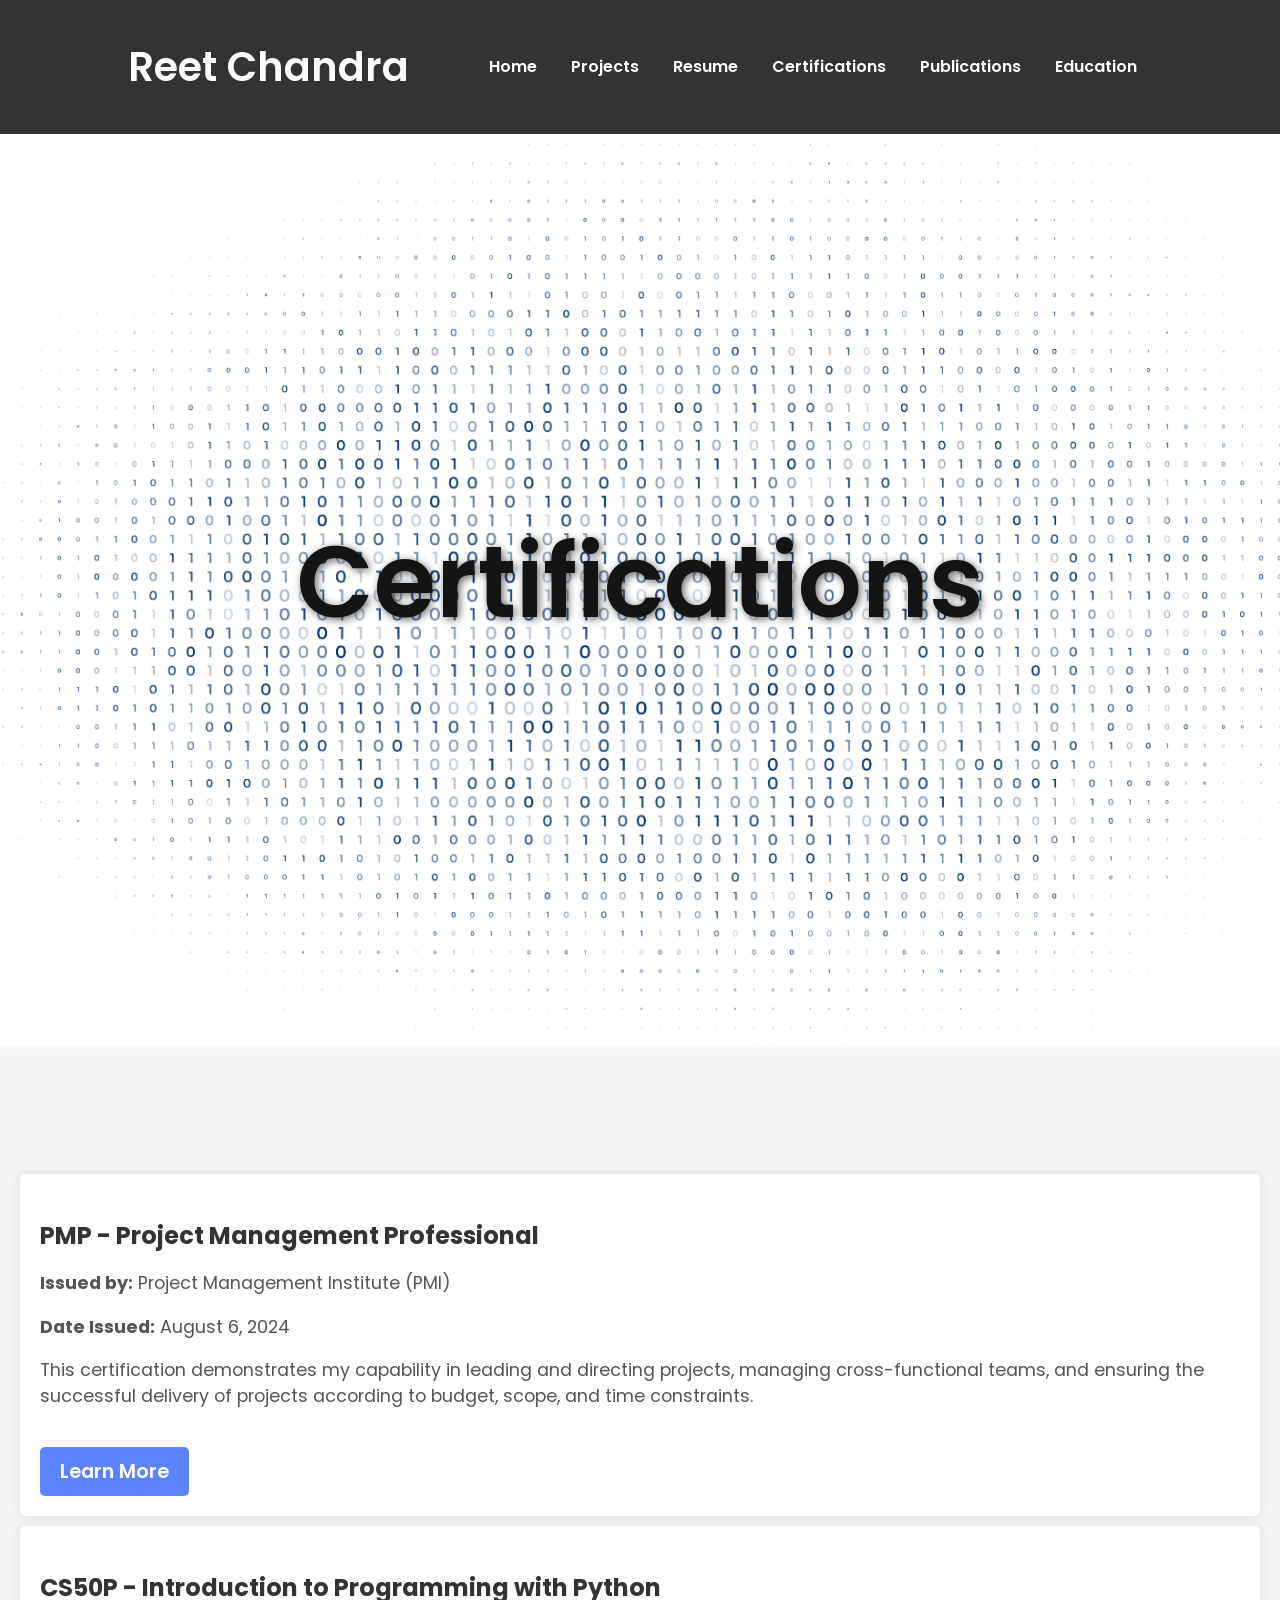
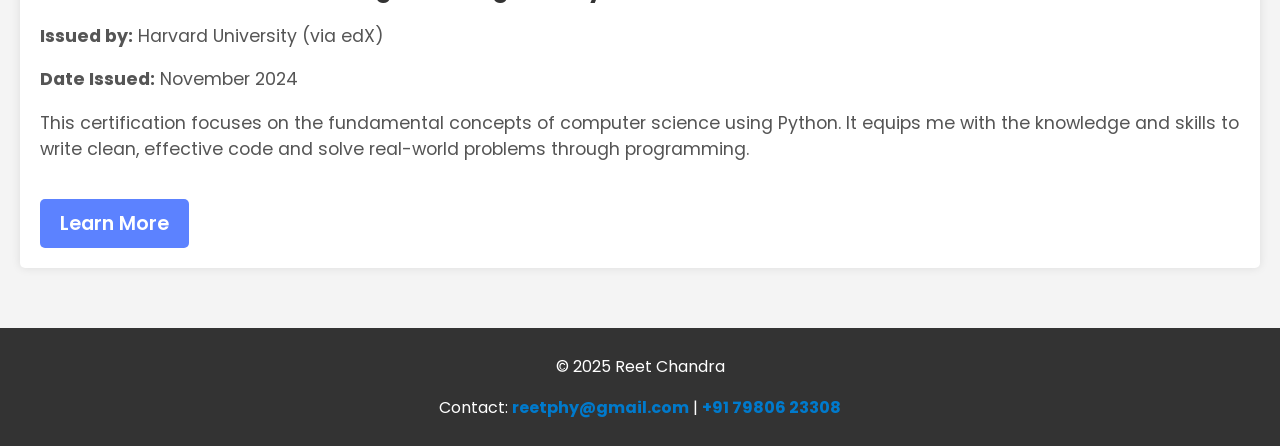
==== certfications.html @ 7bbdb904 "Create certfications.html" ====
<!DOCTYPE html>
<html lang="en">
<head>
  <meta charset="UTF-8" />
  <meta name="viewport" content="width=device-width, initial-scale=1.0" />
  <title>Certifications – Reet Chandra</title>
  <link href="https://fonts.googleapis.com/css2?family=Poppins:wght@300;400;600&display=swap" rel="stylesheet" />
  <link rel="stylesheet" href="style.css" />
  <link rel="stylesheet" href="https://cdnjs.cloudflare.com/ajax/libs/font-awesome/6.5.0/css/all.min.css">
  <style>
    body {
      font-family: 'Poppins', sans-serif;
      margin: 0;
      padding: 0;
      background-color: #f4f4f4;
    }

    header {
      background-color: #333;
      color: white;
      padding: 10px 0;
    }

    header .container {
      display: flex;
      justify-content: space-between;
      align-items: center;
      padding: 0 20px;
    }

    header nav a {
      color: white;
      text-decoration: none;
      margin: 0 15px;
      font-weight: 600;
    }

    header nav a:hover {
      text-decoration: underline;
    }

    .hero {
      display: flex;
      justify-content: center;
      align-items: center;
      height: 80vh;
      background-color: #2d3e50;
      color: white;
    }

    .hero-content {
      text-align: center;
    }

    .cta-button {
      background-color: #5c82ff;
      color: white;
      padding: 10px 20px;
      text-decoration: none;
      border-radius: 5px;
      font-weight: 600;
      margin-top: 20px;
      display: inline-block;
    }

    .cta-button:hover {
      background-color: #ff3e6e;
    }

    .main-container {
      display: flex;
      flex-direction: column;
      justify-content: center;
      padding: 50px 20px;
      text-align: center;
    }

    .certifications {
      margin-top: 20px;
    }

    .certification-item {
      background-color: #fff;
      padding: 20px;
      margin: 10px 0;
      border-radius: 5px;
      box-shadow: 0 0 10px rgba(0, 0, 0, 0.1);
      text-align: left;
    }

    .certification-item h3 {
      font-size: 1.5em;
      margin-bottom: 10px;
    }

    .certification-item p {
      font-size: 1.1em;
      color: #555;
    }

    footer {
      text-align: center;
      background-color: #333;
      color: white;
      padding: 10px;
    }
  </style>
</head>
<body>
  <!-- Header Section -->
  <header>
    <div class="container">
      <h1>Reet Chandra</h1>
      <nav>
        <a href="index.html">Home</a>
        <a href="projects.html">Projects</a>
        <a href="resume.pdf" target="_blank">Resume</a>
        <a href="certifications.html">Certifications</a>
        <a href="publications.html">Publications</a>
        <a href="degree.html">Education</a>
      </nav>
    </div>
  </header>

  <!-- Hero Section -->
  <section class="hero">
    <div class="hero-content">
      <h2>Certifications</h2>
    </div>
  </section>

  <!-- Main Content Section -->
  <section class="main-container">
    <div class="certifications">
      <!-- PMP Certification -->
      <div class="certification-item">
        <h3>PMP - Project Management Professional</h3>
        <p><strong>Issued by:</strong> Project Management Institute (PMI)</p>
        <p><strong>Date Issued:</strong> August 6, 2024</p>
        <p>This certification demonstrates my capability in leading and directing projects, managing cross-functional teams, and ensuring the successful delivery of projects according to budget, scope, and time constraints.</p>
        <a href="https://www.pmi.org/certifications/project-management-pmp" target="_blank" class="cta-button">Learn More</a>
      </div>

      <!-- CS50P Certification -->
      <div class="certification-item">
        <h3>CS50P - Introduction to Programming with Python</h3>
        <p><strong>Issued by:</strong> Harvard University (via edX)</p>
        <p><strong>Date Issued:</strong> November 2024</p>
        <p>This certification focuses on the fundamental concepts of computer science using Python. It equips me with the knowledge and skills to write clean, effective code and solve real-world problems through programming.</p>
        <a href="https://www.edx.org/course/cs50s-introduction-to-programming-with-python" target="_blank" class="cta-button">Learn More</a>
      </div>
    </div>
  </section>

  <!-- Footer Section -->
  <footer>
    <p>© 2025 Reet Chandra</p>
    <p>Contact: <a href="mailto:reetphy@gmail.com">reetphy@gmail.com</a> | <a href="tel:+917980623308">+91 79806 23308</a></p>
  </footer>
</body>
</html>
---- style.css ----
/* General Page Styling */
body {
  font-family: 'Poppins', sans-serif;
  margin: 0;
  padding: 0;
  background: #f9f9f9;
  color: #333;
}

.container {
  width: 80%;
  margin: 0 auto;
}

/* Header */
header {
  background-color: #333;
  color: #fff;
  padding: 1.5em 0;
  text-align: center;
  position: sticky;
  top: 0;
  z-index: 1000;
}

header h1 {
  font-size: 2.5em;
  font-weight: 600;
}

nav a {
  color: white;
  margin: 0 1.5em;
  text-decoration: none;
  font-weight: 500;
  transition: color 0.3s ease;
}

nav a:hover {
  color: #007acc;
}

nav a.active {
  border-bottom: 2px solid #ff3e6e;
  color: #ff3e6e;
}


.hero {
  background: url('assets/images/hero-bg-3.jpg') no-repeat center center/cover;
  color: white;
  text-align: center;
  padding: 6em 2em;
  height: 80vh;
  display: flex;
  justify-content: center;
  align-items: center;
  flex-direction: column;
  position: relative;
  animation: backgroundAnimation 10s ease-in-out infinite; /* Add background animation */
}

@keyframes backgroundAnimation {
  0% {
    background-position: center center;
  }
  50% {
    background-position: left center; /* Change the background position */
  }
  100% {
    background-position: center center;
  }
}

/* Blurred background */
.hero::before {
  content: '';
  position: absolute;
  top: 0;
  left: 0;
  width: 100%;
  height: 100%;
  background: inherit; /* Use the same background image */
  filter: blur(10px);
  z-index: -2;
}

/* Dark overlay */
.hero::after {
  content: '';
  position: absolute;
  top: 0;
  left: 0;
  width: 100%;
  height: 100%;
  background-color: rgba(0, 0, 0, 0.4);
  z-index: -1;
}

/* Text styling */
.hero-content {
  z-index: 1;
  opacity: 0;
  animation: fadeIn 2s ease-in-out forwards;
  color: #fff;
  text-shadow: 2px 2px 8px rgba(0, 0, 0, 0.6);
  font-size: 1.8em;
  line-height: 1.3;
  max-width: 80%;
  margin: 0 auto;
}

.cta-button {
  background-color: #3498db;
  color: white;
  padding: 0.8em 1.5em;
  font-size: 1.2em;
  border: none;
  border-radius: 5px;
  margin-top: 1em;
  text-decoration: none;
  display: inline-block;
  transition: background-color 0.3s ease;
}

.cta-button:hover {
  background-color: #2980b9;
}

@keyframes fadeIn {
  from {
    opacity: 0;
    transform: translateY(30px);
  }
  to {
    opacity: 1;
    transform: translateY(0);
  }
}



.hero-content h2 {
  font-size: 3.5em;
  font-weight: 600;
  margin-bottom: 1em;
  color: #141414;
}

.hero p {
  font-size: 1.2em;
  max-width: 600px;
  margin: 0 auto;
  margin-bottom: 2em;
}

.cta-button {
  background-color: #007acc;
  color: white;
  padding: 1em 3em;
  text-decoration: none;
  font-size: 1.2em;
  border-radius: 5px;
  transition: background-color 0.3s ease;
}

.cta-button:hover {
  background-color: #005f99;
}

@keyframes fadeIn {
  from {
    opacity: 0;
    transform: translateY(30px);
  }
  to {
    opacity: 1;
    transform: translateY(0);
  }
}

/* Main Content Section (Left and Right Panels) */
.main-container {
  display: flex;
  justify-content: space-between;
  padding: 50px 20px;
  margin-top: 3em;
}

.left-panel {
  flex: 1;
  text-align: center;
  padding-right: 30px;
}

.left-panel img {
  border-radius: 50%;
  width: 200px;
  height: 200px;
  object-fit: cover;
}

.right-panel {
  flex: 2;
}

.right-panel h2 {
  font-size: 2.5em;
  font-weight: 600;
  margin-bottom: 1em;
}

.right-panel p {
  font-size: 1.2em;
  line-height: 1.6;
  max-width: 800px;
  /* margin: 0 auto */;
}

/* About Me Section */
.about-me {
  text-align: center;
  padding: 3em 2em;
  background-color: #fff;
  margin-top: 4em;
  border-radius: 8px;
  box-shadow: 0 4px 10px rgba(0, 0, 0, 0.1);
}

.about-me h2 {
  font-size: 2.5em;
  font-weight: 600;
  margin-bottom: 1em;
}

.about-me p {
  font-size: 1.2em;
  line-height: 1.6;
  max-width: 800px;
  margin: 0 auto;
}

/* Profile Image Styling */
.profile-img {
  width: 150px; /* Adjust as needed */
  height: 150px;
  border-radius: 50%; /* This makes it circular */
  object-fit: cover; /* Ensures the image fits within the circle */
  margin-bottom: 1em; /* Adds space between the image and the text */
}

/* About Me Text Section */
.about-me-content {
  display: flex;
  justify-content: center;
  align-items: center;
  flex-direction: column;
  gap: 2em;
}


/* Resume Section */
#resume {
  text-align: center;
  padding: 3em 2em;
  background-color: #007acc;
  color: white;
  margin-top: 3em;
  border-radius: 8px;
}

#resume h2 {
  font-size: 2.5em;
  margin-bottom: 1em;
}

#resume .cta-button {
  background-color: #fff;
  color: #007acc;
  padding: 1em 3em;
  text-decoration: none;
  font-size: 1.2em;
  border-radius: 5px;
  transition: background-color 0.3s ease, color 0.3s ease;
}

#resume .cta-button:hover {
  background-color: #005f99;
  color: white;
}

/* Footer Section */
footer {
  background-color: #333;
  color: white;
  text-align: center;
  padding: 1.5em 0;
}

footer a {
  color: #007acc;
  text-decoration: none;
  font-weight: bold;
}

footer a:hover {
  color: white;
}

/* Responsive Styling */
@media (max-width: 768px) {
  .hero h2 {
    font-size: 2.5em;
  }

  .hero p {
    font-size: 1.1em;
  }
  
  .cta-button {
    font-size: 1em;
    padding: 0.8em 2em;
  }

  .about-me h2, #resume h2 {
    font-size: 2em;
  }

  .about-me p {
    font-size: 1em;
  }

  /* Adjust main container for smaller screens */
  .main-container {
    flex-direction: column;
    padding: 20px;
  }

  .left-panel, .right-panel {
    flex: none;
    margin-bottom: 20px;
  }
}
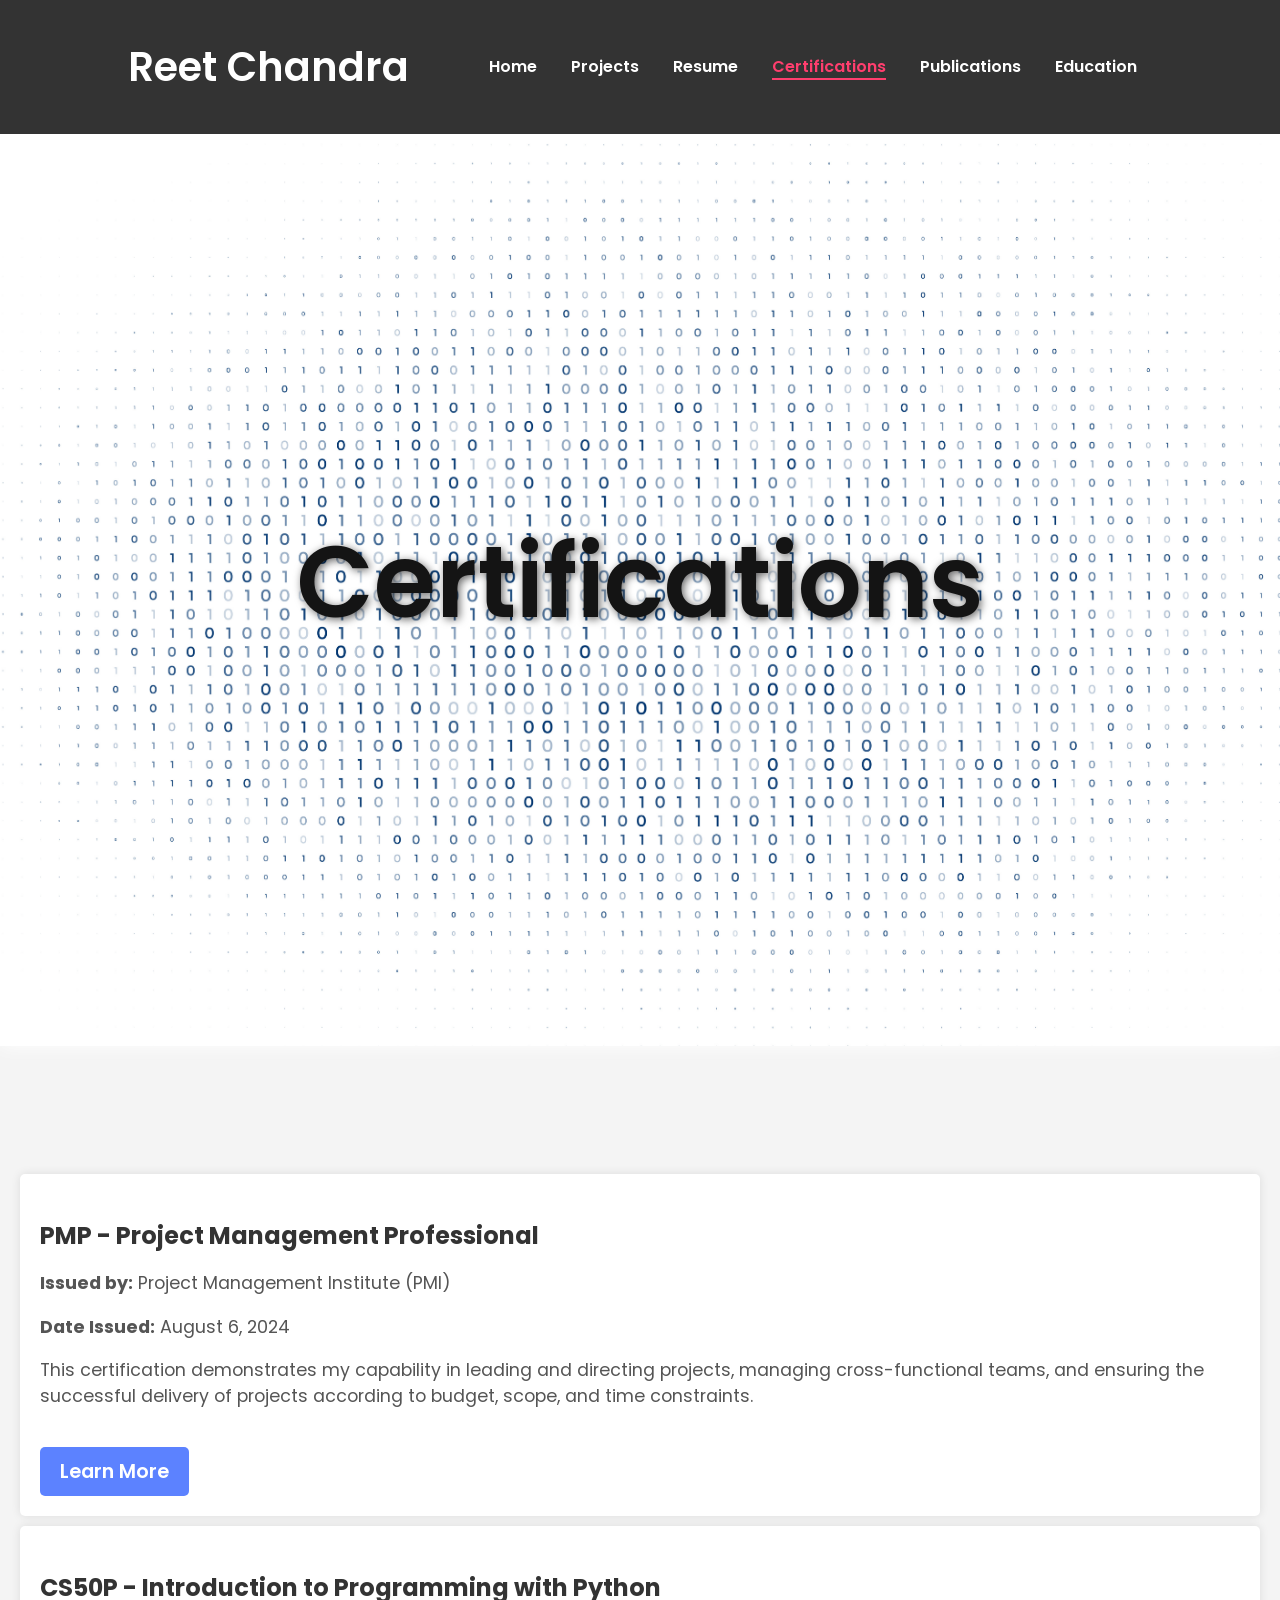
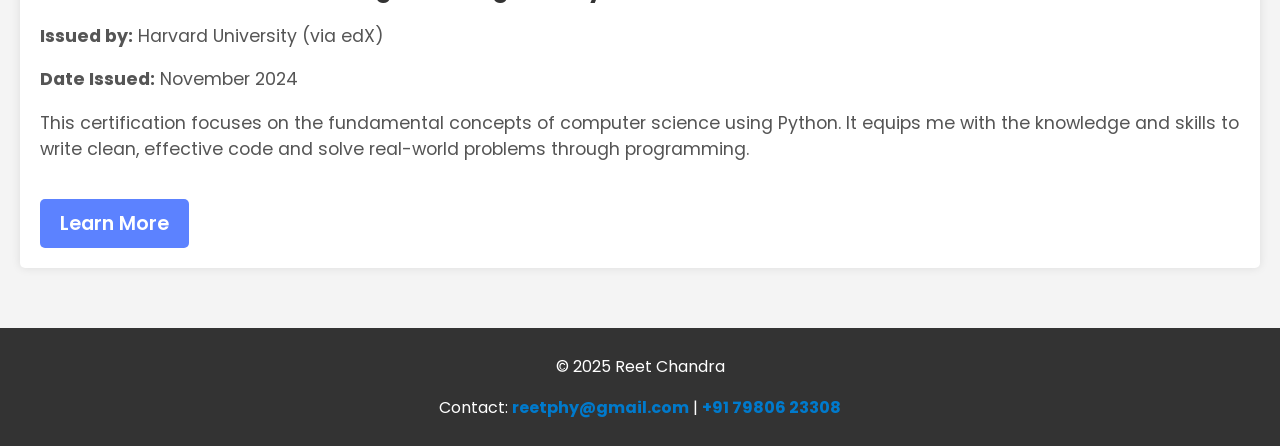
==== commit bf8437fd: "Update certfications.html" ====
--- a/certfications.html
+++ b/certfications.html
@@ -115,7 +115,7 @@
         <a href="index.html">Home</a>
         <a href="projects.html">Projects</a>
         <a href="resume.pdf" target="_blank">Resume</a>
-        <a href="certifications.html">Certifications</a>
+        <a href="certifications.html" class="active">Certifications</a>
         <a href="publications.html">Publications</a>
         <a href="degree.html">Education</a>
       </nav>
